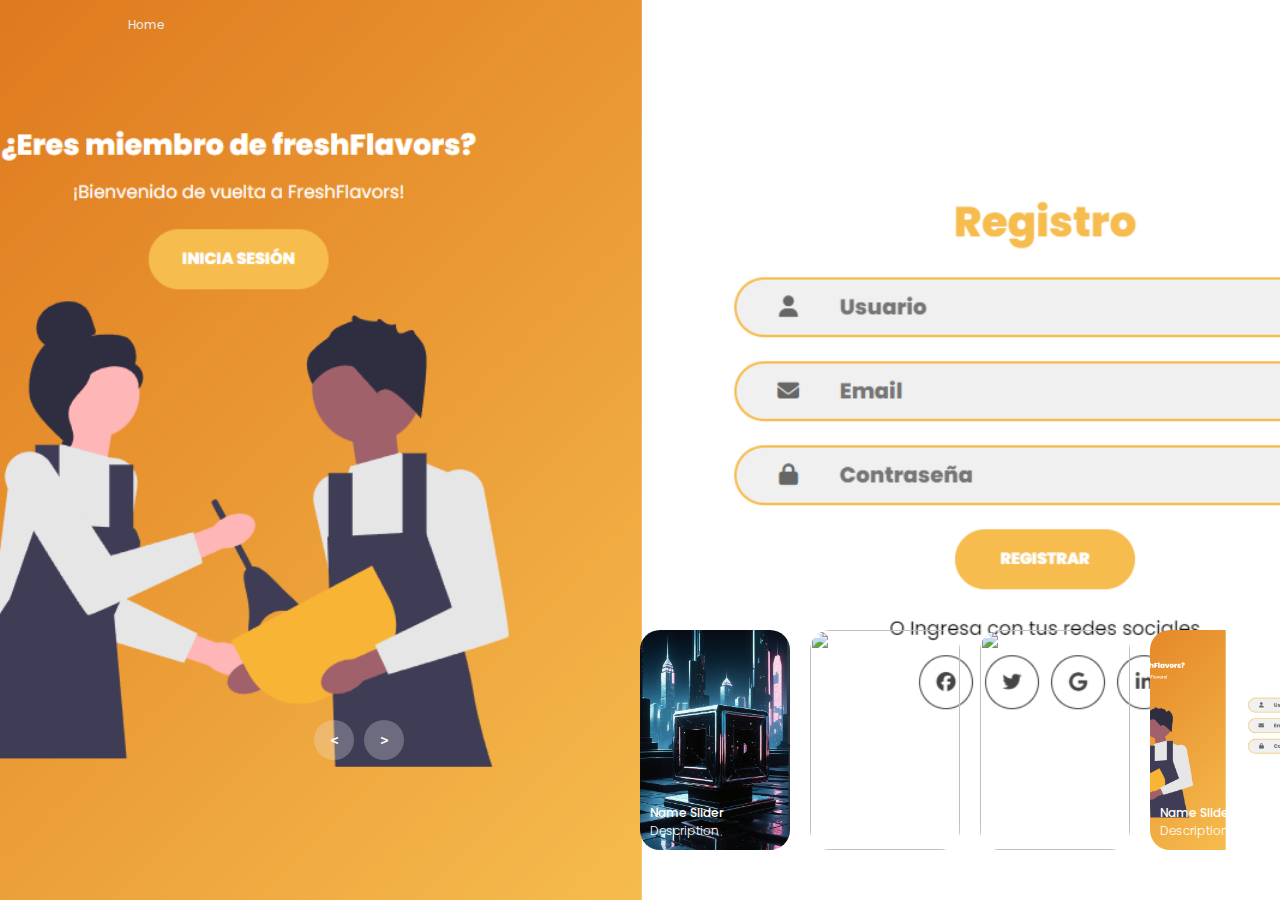
==== slider.html @ 10d20e81 "Cambios" ====
<!DOCTYPE html>
<html lang="en">
<head>
    <meta charset="UTF-8">
    <meta name="viewport" content="width=device-width, initial-scale=1.0">
    <title>Document</title>
    <link rel="stylesheet" href="Styles/styleSlider.css">
</head>
<body>
    <header>
        <nav>
            <a href="">Home</a>
        </nav>
    </header>

    <!-- carousel -->
    <div class="carousel">
        <!-- list item -->
        <div class="list">
            <div class="item">
                <img src="images/FreshFlavorLogin.png">
                <div class="content">
                    <div class="author">DAYRON</div>
                    <div class="title">FRESH FLAVORS</div>
                    <div class="topic">CULINARY</div>
                    <div class="des">
                        <!-- lorem 50 -->
                        The project consists of developing a web platform dedicated to searching for new culinary recipes. This website was conceived with the purpose of providing users with an online experience that allows them to discover and explore a wide variety of dishes.
                    </div>
                    <div class="buttons">
                        <button>SEE MORE</button>
                        <button>SUBSCRIBE</button>
                    </div>
                </div>
            </div>
            <div class="item">
                <img src="images/intento.jpg">
                <div class="content">
                    <div class="author">LUNDEV</div>
                    <div class="title">DESIGN SLIDER</div>
                    <div class="topic">ANIMAL</div>
                    <div class="des">
                        Lorem ipsum dolor, sit amet consectetur adipisicing elit. Ut sequi, rem magnam nesciunt minima placeat, itaque eum neque officiis unde, eaque optio ratione aliquid assumenda facere ab et quasi ducimus aut doloribus non numquam. Explicabo, laboriosam nisi reprehenderit tempora at laborum natus unde. Ut, exercitationem eum aperiam illo illum laudantium?
                    </div>
                    <div class="buttons">
                        <button>SEE MORE</button>
                        <button>SUBSCRIBE</button>
                    </div>
                </div>
            </div>
            <div class="item">
                <img src="images/intento.jpg">
                <div class="content">
                    <div class="author">LUNDEV</div>
                    <div class="title">DESIGN SLIDER</div>
                    <div class="topic">ANIMAL</div>
                    <div class="des">
                        Lorem ipsum dolor, sit amet consectetur adipisicing elit. Ut sequi, rem magnam nesciunt minima placeat, itaque eum neque officiis unde, eaque optio ratione aliquid assumenda facere ab et quasi ducimus aut doloribus non numquam. Explicabo, laboriosam nisi reprehenderit tempora at laborum natus unde. Ut, exercitationem eum aperiam illo illum laudantium?
                    </div>
                    <div class="buttons">
                        <button>SEE MORE</button>
                        <button>SUBSCRIBE</button>
                    </div>
                </div>
            </div>
            <div class="item">
                <img src="image/img4.jpg">
                <div class="content">
                    <div class="author">LUNDEV</div>
                    <div class="title">DESIGN SLIDER</div>
                    <div class="topic">ANIMAL</div>
                    <div class="des">
                        Lorem ipsum dolor, sit amet consectetur adipisicing elit. Ut sequi, rem magnam nesciunt minima placeat, itaque eum neque officiis unde, eaque optio ratione aliquid assumenda facere ab et quasi ducimus aut doloribus non numquam. Explicabo, laboriosam nisi reprehenderit tempora at laborum natus unde. Ut, exercitationem eum aperiam illo illum laudantium?
                    </div>
                    <div class="buttons">
                        <button>SEE MORE</button>
                        <button>SUBSCRIBE</button>
                    </div>
                </div>
            </div>
        </div>
        <!-- list thumnail -->
        <div class="thumbnail">
            <div class="item">
                <img src="images/FreshFlavorLogin.png">
                <div class="content">
                    <div class="title">
                        Name Slider
                    </div>
                    <div class="description">
                        Description
                    </div>
                </div>
            </div>
            <div class="item">
                <img src="images/intento.jpg">
                <div class="content">
                    <div class="title">
                        Name Slider
                    </div>
                    <div class="description">
                        Description
                    </div>
                </div>
            </div>
            <div class="item">
                <img src="image/img3.jpg">
                <div class="content">
                    <div class="title">
                        Name Slider
                    </div>
                    <div class="description">
                        Description
                    </div>
                </div>
            </div>
            <div class="item">
                <img src="image/img4.jpg">
                <div class="content">
                    <div class="title">
                        Name Slider
                    </div>
                    <div class="description">
                        Description
                    </div>
                </div>
            </div>
        </div>
        <!-- next prev -->

        <div class="arrows">
            <button id="prev"><</button>
            <button id="next">></button>
        </div>
        <!-- time running -->
        <div class="time"></div>
    </div>

    <script src="js/app.js"></script>
</body>
</html>
---- Styles/styleSlider.css ----
@import url('https://fonts.googleapis.com/css2?family=Poppins:ital,wght@0,100;0,200;0,300;0,400;0,500;0,600;0,700;0,800;0,900;1,100;1,200;1,300;1,400;1,500;1,600;1,700;1,800;1,900&display=swap');
@import url('https://fonts.googleapis.com/css2?family=Oswald:wght@200..700&display=swap'); 
@import url('https://fonts.googleapis.com/css2?family=Poppins:ital,wght@0,100;0,200;0,300;0,400;0,500;0,600;0,700;0,800;0,900;1,100;1,200;1,300;1,400;1,500;1,600;1,700;1,800;1,900&display=swap');

body{
    margin: 0;
    background-color: #000;
    color: #eee;
    font-family: Poppins;
    font-size: 12px;
}



:root {
    --black-color:#000000;
    --white-color:#ffffff ;
    --color-wine: #7F0000;
    --oswald: "Oswald", sans-serif;
    --Poppins:"Poppins", sans-serif;
  }
   
a{
    text-decoration: none;
}
header{
    width: 1140px;
    max-width: 80%;
    margin: auto;
    height: 50px;
    display: flex;
    align-items: center;
    position: relative;
    z-index: 100;
}
header a{
    color: #eee;
    margin-right: 40px;
}
/* carousel */
.carousel{
    height: 100vh;
    margin-top: -50px;
    width: 100vw;
    overflow: hidden;
    position: relative;
}
.carousel .list .item{
    width: 100%;
    height: 100%;
    position: absolute;
    inset: 0 0 0 0;
}
.carousel .list .item img{
    width: 100%;
    height: 100%;
    object-fit: cover;
}
.carousel .list .item .content{
    position: absolute;
    top: 20%;
    width: 1140px;
    max-width: 80%;
    left: 50%;
    transform: translateX(-50%);
    padding-right: 30%;
    box-sizing: border-box;
    color: #000000;
    text-shadow: 0 5px 10px #0004;
}
.carousel .list .item .author{
    font-weight: bold;
    letter-spacing: 10px;
}
.carousel .list .item .title,
.carousel .list .item .topic{
    font-size: 5em;
    font-weight: bold;
    line-height: 1.3em;
}
.carousel .list .item .topic{
    color: var(--color-wine);
}
.carousel .list .item .buttons{
    display: grid;
    grid-template-columns: repeat(2, 130px);
    grid-template-rows: 40px;
    gap: 5px;
    margin-top: 20px;
}
.carousel .list .item .buttons button{
    border: none;
    background-color: #eee;
    letter-spacing: 3px;
    font-family: Poppins;
    font-weight: 500;
}
.carousel .list .item .buttons button:nth-child(2){
    background-color: transparent;
    border: 1px solid #fff;
    color: #eee;
}
/* thumbail */
.thumbnail{
    position: absolute;
    bottom: 50px;
    left: 50%;
    width: max-content;
    z-index: 100;
    display: flex;
    gap: 20px;
}
.thumbnail .item{
    width: 150px;
    height: 220px;
    flex-shrink: 0;
    position: relative;
}
.thumbnail .item img{
    width: 100%;
    height: 100%;
    object-fit: cover;
    border-radius: 20px;
}
.thumbnail .item .content{
    color: #fff;
    position: absolute;
    bottom: 10px;
    left: 10px;
    right: 10px;
}
.thumbnail .item .content .title{
    font-weight: 500;
}
.thumbnail .item .content .description{
    font-weight: 300;
}
/* arrows */
.arrows{
    position: absolute;
    top: 80%;
    right: 52%;
    z-index: 100;
    width: 300px;
    max-width: 30%;
    display: flex;
    gap: 10px;
    align-items: center;
}
.arrows button{
    width: 40px;
    height: 40px;
    border-radius: 50%;
    background-color: #eee4;
    border: none;
    color: #fff;
    font-family: monospace;
    font-weight: bold;
    transition: .5s;
}
.arrows button:hover{
    background-color: #fff;
    color: #000;
}

/* animation */
.carousel .list .item:nth-child(1){
    z-index: 1;
}

/* animation text in first item */

.carousel .list .item:nth-child(1) .content .author,
.carousel .list .item:nth-child(1) .content .title,
.carousel .list .item:nth-child(1) .content .topic,
.carousel .list .item:nth-child(1) .content .des,
.carousel .list .item:nth-child(1) .content .buttons
{
    transform: translateY(50px);
    filter: blur(20px);
    opacity: 0;
    animation: showContent .5s 1s linear 1 forwards;
}
@keyframes showContent{
    to{
        transform: translateY(0px);
        filter: blur(0px);
        opacity: 1;
    }
}
.carousel .list .item:nth-child(1) .content .title{
    animation-delay: 1.2s!important;
}
.carousel .list .item:nth-child(1) .content .topic{
    animation-delay: 1.4s!important;
}
.carousel .list .item:nth-child(1) .content .des{
    animation-delay: 1.6s!important;
}
.carousel .list .item:nth-child(1) .content .buttons{
    animation-delay: 1.8s!important;
}
/* create animation when next click */
.carousel.next .list .item:nth-child(1) img{
    width: 150px;
    height: 220px;
    position: absolute;
    bottom: 50px;
    left: 50%;
    border-radius: 30px;
    animation: showImage .5s linear 1 forwards;
}
@keyframes showImage{
    to{
        bottom: 0;
        left: 0;
        width: 100%;
        height: 100%;
        border-radius: 0;
    }
}

.carousel.next .thumbnail .item:nth-last-child(1){
    overflow: hidden;
    animation: showThumbnail .5s linear 1 forwards;
}
.carousel.prev .list .item img{
    z-index: 100;
}
@keyframes showThumbnail{
    from{
        width: 0;
        opacity: 0;
    }
}
.carousel.next .thumbnail{
    animation: effectNext .5s linear 1 forwards;
}

@keyframes effectNext{
    from{
        transform: translateX(150px);
    }
}

/* running time */

.carousel .time{
    position: absolute;
    z-index: 1000;
    width: 0%;
    height: 3px;
    background-color: #f1683a;
    left: 0;
    top: 0;
}

.carousel.next .time,
.carousel.prev .time{
    animation: runningTime 3s linear 1 forwards;
}
@keyframes runningTime{
    from{ width: 100%}
    to{width: 0}
}


/* prev click */

.carousel.prev .list .item:nth-child(2){
    z-index: 2;
}

.carousel.prev .list .item:nth-child(2) img{
    animation: outFrame 0.5s linear 1 forwards;
    position: absolute;
    bottom: 0;
    left: 0;
}
@keyframes outFrame{
    to{
        width: 150px;
        height: 220px;
        bottom: 50px;
        left: 50%;
        border-radius: 20px;
    }
}

.carousel.prev .thumbnail .item:nth-child(1){
    overflow: hidden;
    opacity: 0;
    animation: showThumbnail .5s linear 1 forwards;
}
.carousel.next .arrows button,
.carousel.prev .arrows button{
    pointer-events: none;
}
.carousel.prev .list .item:nth-child(2) .content .author,
.carousel.prev .list .item:nth-child(2) .content .title,
.carousel.prev .list .item:nth-child(2) .content .topic,
.carousel.prev .list .item:nth-child(2) .content .des,
.carousel.prev .list .item:nth-child(2) .content .buttons
{
    animation: contentOut 1.5s linear 1 forwards!important;
}

@keyframes contentOut{
    to{
        transform: translateY(-150px);
        filter: blur(20px);
        opacity: 0;
    }
}
@media screen and (max-width: 678px) {
    .carousel .list .item .content{
        padding-right: 0;
    }
    .carousel .list .item .content .title{
        font-size: 30px;
    }
}
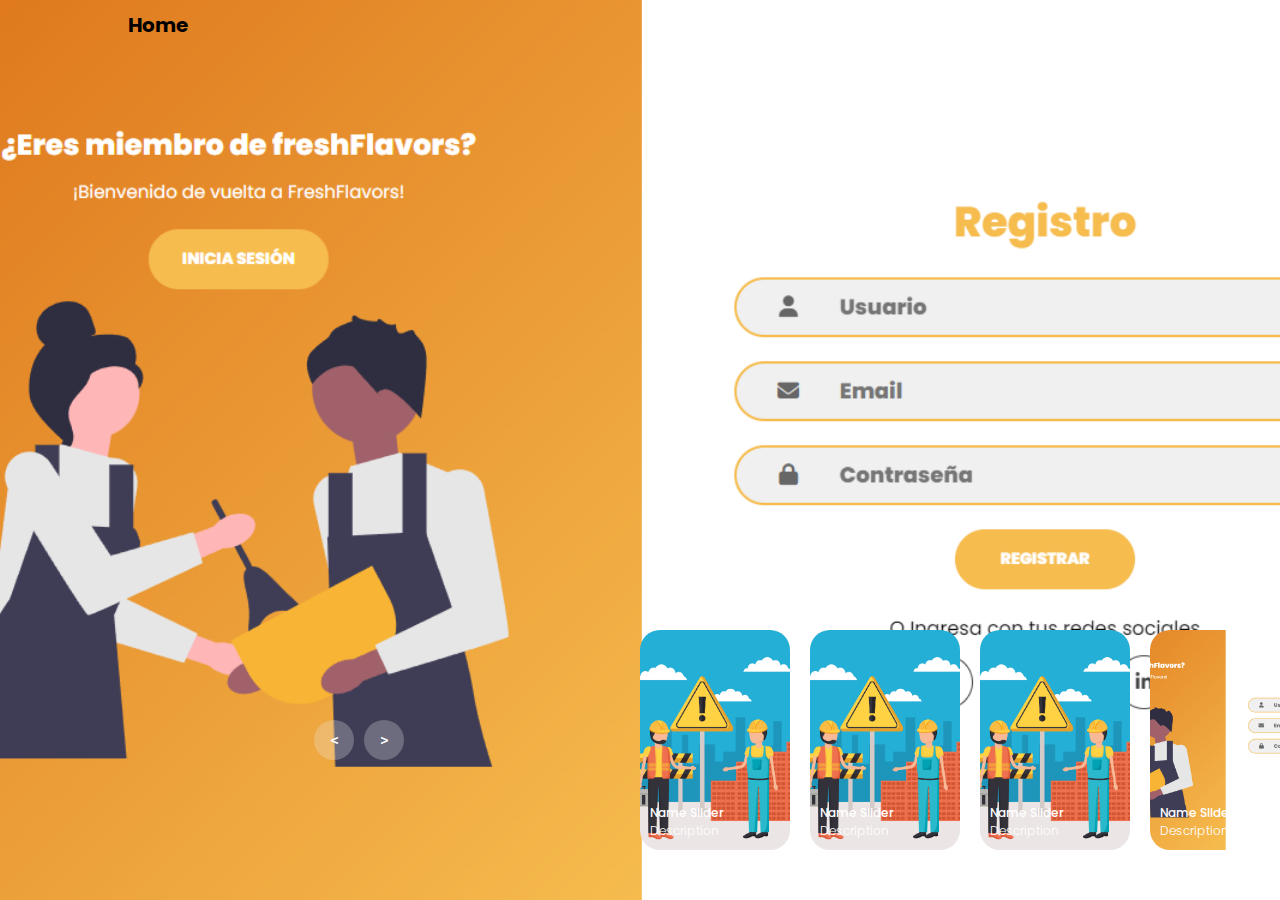
==== commit 5311e901: "Cambios" ====
--- a/slider.html
+++ b/slider.html
@@ -9,7 +9,7 @@
 <body>
     <header>
         <nav>
-            <a href="">Home</a>
+            <a href="index.html">Home</a>
         </nav>
     </header>
 
@@ -28,17 +28,17 @@
                         The project consists of developing a web platform dedicated to searching for new culinary recipes. This website was conceived with the purpose of providing users with an online experience that allows them to discover and explore a wide variety of dishes.
                     </div>
                     <div class="buttons">
-                        <button>SEE MORE</button>
+                       <a href="https://fresh-flavors-my331hzau-dayrons-projects-83cf0632.vercel.app/" target="_blank"><button>SEE MORE</button></a>
                         <button>SUBSCRIBE</button>
                     </div>
                 </div>
             </div>
             <div class="item">
-                <img src="images/intento.jpg">
+                <img src="images/construction (2).jpg">
                 <div class="content">
-                    <div class="author">LUNDEV</div>
-                    <div class="title">DESIGN SLIDER</div>
-                    <div class="topic">ANIMAL</div>
+                    <div class="author">DAYRON</div>
+                    <div class="title">Under construction</div>
+                    <div class="topic">Under construction</div>
                     <div class="des">
                         Lorem ipsum dolor, sit amet consectetur adipisicing elit. Ut sequi, rem magnam nesciunt minima placeat, itaque eum neque officiis unde, eaque optio ratione aliquid assumenda facere ab et quasi ducimus aut doloribus non numquam. Explicabo, laboriosam nisi reprehenderit tempora at laborum natus unde. Ut, exercitationem eum aperiam illo illum laudantium?
                     </div>
@@ -49,11 +49,11 @@
                 </div>
             </div>
             <div class="item">
-                <img src="images/intento.jpg">
+                <img src="images/construction (2).jpg">
                 <div class="content">
-                    <div class="author">LUNDEV</div>
-                    <div class="title">DESIGN SLIDER</div>
-                    <div class="topic">ANIMAL</div>
+                    <div class="author">DAYRON</div>
+                    <div class="title">Under construction</div>
+                    <div class="topic">Under construction</div>
                     <div class="des">
                         Lorem ipsum dolor, sit amet consectetur adipisicing elit. Ut sequi, rem magnam nesciunt minima placeat, itaque eum neque officiis unde, eaque optio ratione aliquid assumenda facere ab et quasi ducimus aut doloribus non numquam. Explicabo, laboriosam nisi reprehenderit tempora at laborum natus unde. Ut, exercitationem eum aperiam illo illum laudantium?
                     </div>
@@ -64,11 +64,11 @@
                 </div>
             </div>
             <div class="item">
-                <img src="image/img4.jpg">
+                <img src="images/construction (2).jpg">
                 <div class="content">
-                    <div class="author">LUNDEV</div>
-                    <div class="title">DESIGN SLIDER</div>
-                    <div class="topic">ANIMAL</div>
+                    <div class="author">DAYRON</div>
+                    <div class="title">Under construction</div>
+                    <div class="topic">Under construction</div>
                     <div class="des">
                         Lorem ipsum dolor, sit amet consectetur adipisicing elit. Ut sequi, rem magnam nesciunt minima placeat, itaque eum neque officiis unde, eaque optio ratione aliquid assumenda facere ab et quasi ducimus aut doloribus non numquam. Explicabo, laboriosam nisi reprehenderit tempora at laborum natus unde. Ut, exercitationem eum aperiam illo illum laudantium?
                     </div>
@@ -93,7 +93,7 @@
                 </div>
             </div>
             <div class="item">
-                <img src="images/intento.jpg">
+                <img src="images/construction (2).jpg">
                 <div class="content">
                     <div class="title">
                         Name Slider
@@ -104,7 +104,7 @@
                 </div>
             </div>
             <div class="item">
-                <img src="image/img3.jpg">
+                <img src="images/construction (2).jpg">
                 <div class="content">
                     <div class="title">
                         Name Slider
@@ -115,7 +115,7 @@
                 </div>
             </div>
             <div class="item">
-                <img src="image/img4.jpg">
+                <img src="images/construction (2).jpg">
                 <div class="content">
                     <div class="title">
                         Name Slider
--- a/Styles/styleSlider.css
+++ b/Styles/styleSlider.css
@@ -23,6 +23,8 @@
 a{
     text-decoration: none;
 }
+
+
 header{
     width: 1140px;
     max-width: 80%;
@@ -34,7 +36,10 @@
     z-index: 100;
 }
 header a{
-    color: #eee;
+    color: #000000;
+    font-family: var(--Poppins);
+    font-size: 20px;
+    font-weight: bold;
     margin-right: 40px;
 }
 /* carousel */
@@ -81,7 +86,10 @@
 .carousel .list .item .topic{
     color: var(--color-wine);
 }
-.carousel .list .item .buttons{
+
+
+.carousel .list .item a .buttons{
+    cursor: pointer;
     display: grid;
     grid-template-columns: repeat(2, 130px);
     grid-template-rows: 40px;
@@ -90,7 +98,7 @@
 }
 .carousel .list .item .buttons button{
     border: none;
-    background-color: #eee;
+    background-color: #ff0000;
     letter-spacing: 3px;
     font-family: Poppins;
     font-weight: 500;
